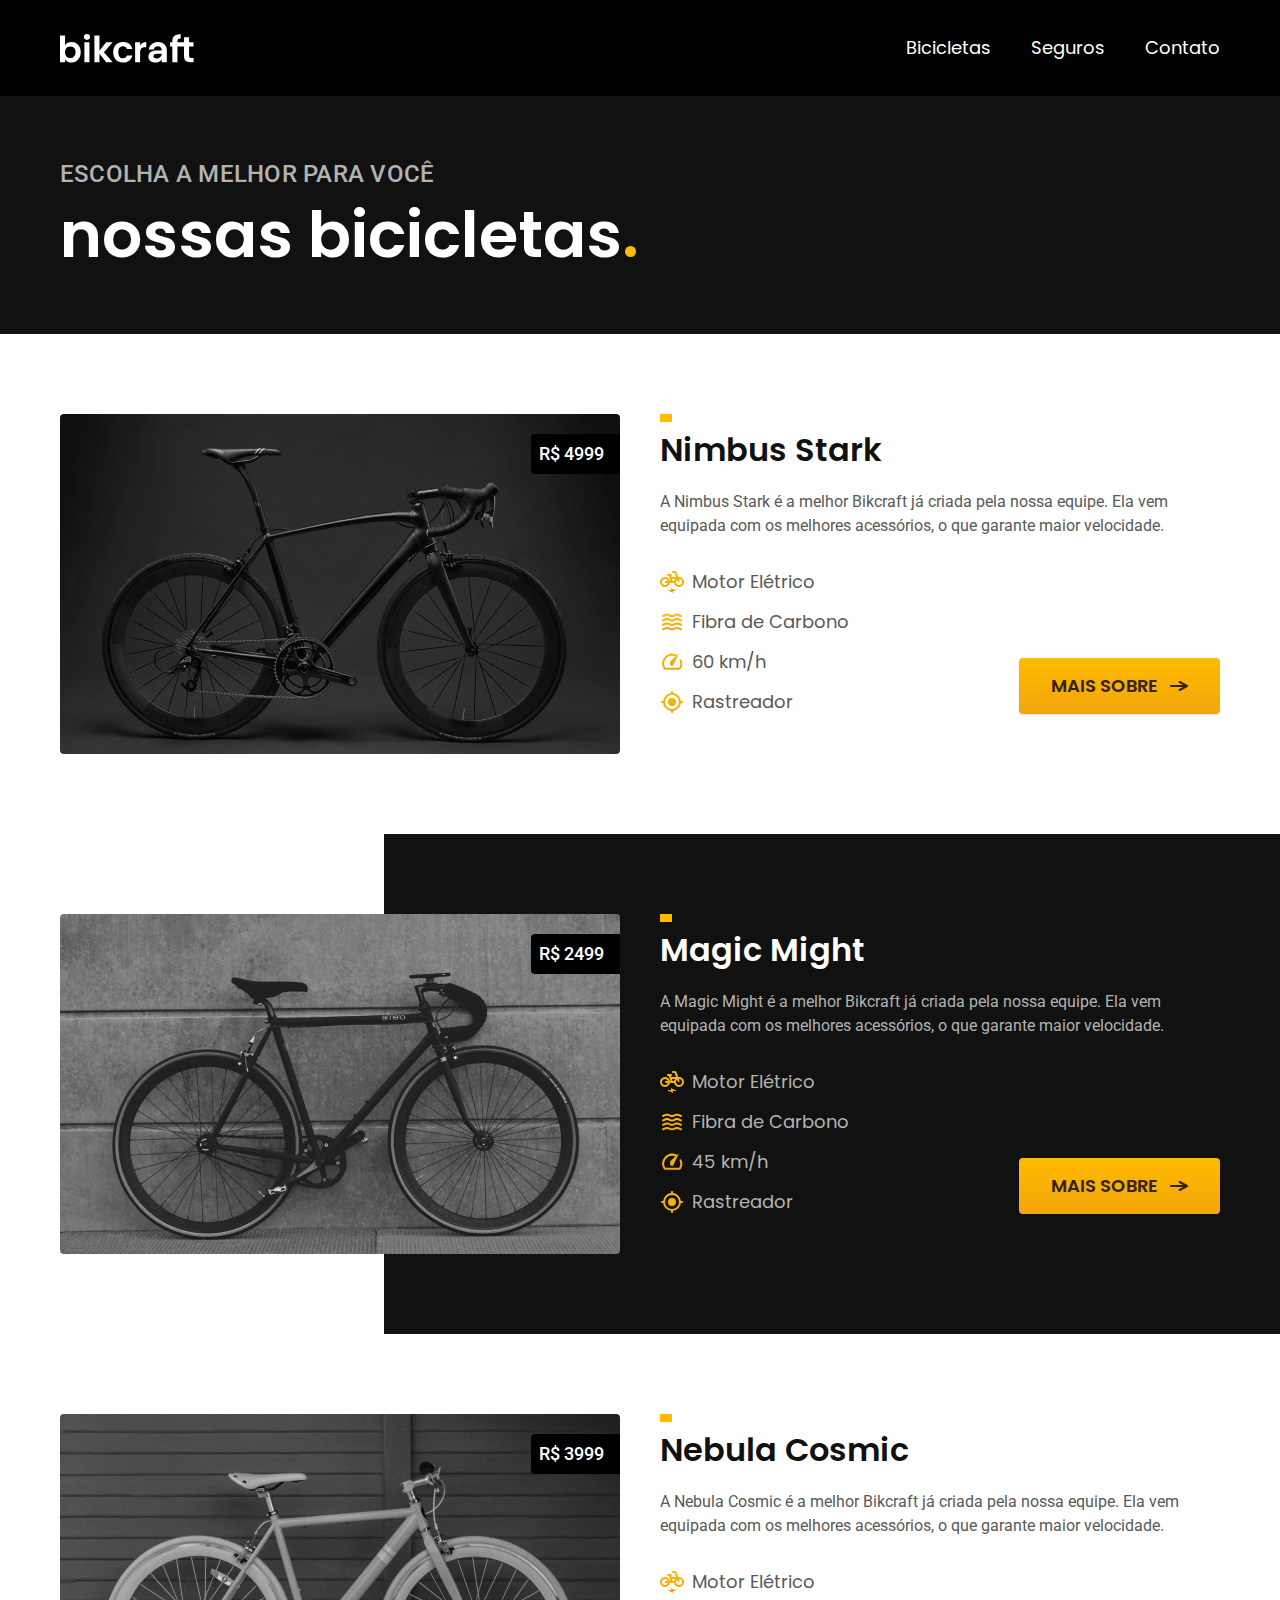
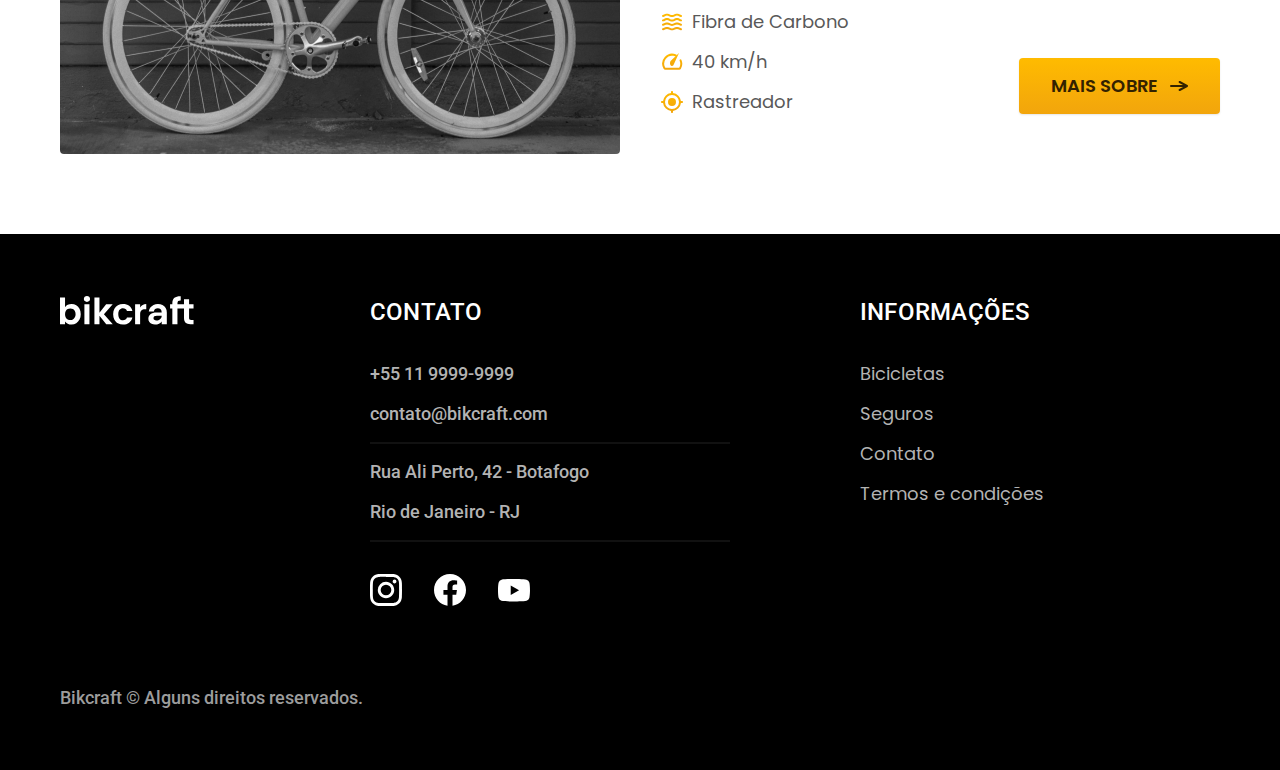
==== bicicletas.html @ 16099db7 "Criando as páginas e o estilo" ====
<!DOCTYPE html>
<html lang="pt-br">
  <head>
    <meta charset="UTF-8" />
    <meta http-equiv="X-UA-Compatible" content="IE=edge" />
    <meta name="description" content="Termos e Condições" />
    <meta name="viewport" content="width=device-width, initial-scale=1.0" />
    <link rel="stylesheet" href="css/style.css" />
    <link rel="stylesheet" href="css/style.css" />

    <link rel="preconnect" href="https://fonts.googleapis.com" />
    <link rel="preconnect" href="https://fonts.gstatic.com" crossorigin />
    <link
      href="https://fonts.googleapis.com/css2?family=Merriweather:ital,wght@1,900&family=Poppins:wght@400;600&family=Roboto:wght@400;500&display=swap"
      rel="stylesheet"
    />
    <title>Bicicletas | Bikcraft</title>
  </head>
  <body>
    <header class="header-bg">
      <div class="header container">
        <a href="./"><img src="img/bikcraft.svg" alt="logo-bikcraft" /></a>
        <nav aria-label="primaria">
          <ul class="header-menu font-1-m cor-0">
            <li><a href="./bicicletas.html">Bicicletas</a></li>
            <li><a href="./seguros.html">Seguros</a></li>
            <li><a href="./contato.html">Contato</a></li>
          </ul>
        </nav>
      </div>
    </header>

    <main>
      <div class="titulo-bg">
        <div class="titulo container">
          <span class="font-2-l-b cor-05">escolha a melhor para você</span>
          <h1 class="font-1-xxl cor-0">
            nossas bicicletas<span class="font-1-xxl cor-p1">.</span>
          </h1>
        </div>
      </div>

      <div class="bicicletas-bg">
        <div class="bicicletas container">
          <div class="bicicleta-img">
            <img src="img/bicicletas/nimbus.jpg" alt="Bicicleta preta" />
            <span class="font-2-m cor-0">R$ 4999</span>
          </div>
          <div class="bicicletas-conteudo">
            <h2 class="font-1-xl">Nimbus Stark</h2>
            <p class="font-2-s cor-08">
              A Nimbus Stark é a melhor Bikcraft já criada pela nossa equipe.
              Ela vem equipada com os melhores acessórios, o que garante maior
              velocidade.
            </p>
            <ul class="font-1-m cor-08">
              <li>
                <img src="img/icones/eletrica.svg" alt="" /> Motor Elétrico
              </li>
              <li>
                <img src="img/icones/carbono.svg" alt="" />Fibra de Carbono
              </li>
              <li><img src="img/icones/velocidade.svg" alt="" />60 km/h</li>
              <li><img src="img/icones/rastreador.svg" alt="" />Rastreador</li>
            </ul>
            <a class="btn seta" href="./bicicletas/nimbus.html">Mais sobre</a>
          </div>
        </div>
      </div>

      <div class="bicicletas-bg">
        <div class="bicicletas container">
          <div class="bicicleta-img">
            <img src="img/bicicletas/magic.jpg" alt="Bicicleta preta" />
            <span class="font-2-m cor-0">R$ 2499</span>
          </div>
          <div class="bicicletas-conteudo">
            <h2 class="font-1-xl cor-0">Magic Might</h2>
            <p class="font-2-s cor-05">
              A Magic Might é a melhor Bikcraft já criada pela nossa equipe. Ela
              vem equipada com os melhores acessórios, o que garante maior
              velocidade.
            </p>
            <ul class="font-1-m cor-05">
              <li>
                <img src="img/icones/eletrica.svg" alt="" /> Motor Elétrico
              </li>
              <li>
                <img src="img/icones/carbono.svg" alt="" />Fibra de Carbono
              </li>
              <li><img src="img/icones/velocidade.svg" alt="" />45 km/h</li>
              <li><img src="img/icones/rastreador.svg" alt="" />Rastreador</li>
            </ul>
            <a class="btn seta" href="./bicicletas/nimbus.html">Mais sobre</a>
          </div>
        </div>
      </div>

      <div class="bicicletas-bg">
        <div class="bicicletas container">
          <div class="bicicleta-img">
            <img src="img/bicicletas/nebula.jpg" alt="Bicicleta preta" />
            <span class="font-2-m cor-0">R$ 3999</span>
          </div>
          <div class="bicicletas-conteudo">
            <h2 class="font-1-xl">Nebula Cosmic</h2>
            <p class="font-2-s cor-08">
              A Nebula Cosmic é a melhor Bikcraft já criada pela nossa equipe.
              Ela vem equipada com os melhores acessórios, o que garante maior
              velocidade.
            </p>
            <ul class="font-1-m cor-08">
              <li>
                <img src="img/icones/eletrica.svg" alt="" /> Motor Elétrico
              </li>
              <li>
                <img src="img/icones/carbono.svg" alt="" />Fibra de Carbono
              </li>
              <li><img src="img/icones/velocidade.svg" alt="" />40 km/h</li>
              <li><img src="img/icones/rastreador.svg" alt="" />Rastreador</li>
            </ul>
            <a class="btn seta" href="./bicicletas/nebula.html">Mais sobre</a>
          </div>
        </div>
      </div>
    </main>
    <footer class="footer-bg">
      <div class="footer container">
        <img src="img/bikcraft.svg" alt="Bikcraft" />
        <div class="footer-contato">
          <h3 class="font-2-l-b cor-0">Contato</h3>
          <ul class="font-2-m cor-05">
            <li><a href="tel:+551199999999">+55 11 9999-9999</a></li>
            <li>
              <a href="mailto:contato@bikcraft.com">contato@bikcraft.com</a>
            </li>
            <li>Rua Ali Perto, 42 - Botafogo</li>
            <li>Rio de Janeiro - RJ</li>
          </ul>
          <div class="footer-redes">
            <a href="./">
              <img src="img/redes/instagram.svg" alt="Instagram"
            /></a>
            <a href="./"><img src="img/redes/facebook.svg" alt="Facebook" /></a>
            <a href="./"><img src="img/redes/youtube.svg" alt="YouTube" /></a>
          </div>
        </div>

        <div class="footer-informaçoes">
          <h3 class="font-2-l-b cor-0">informações</h3>
          <nav>
            <ul class="font-1-m cor-05">
              <li><a href="./bicicletas.html">Bicicletas</a></li>
              <li><a href="./seguros.html">Seguros</a></li>
              <li><a href="./contato.html">Contato</a></li>
              <li><a href="./termos.html">Termos e condições</a></li>
            </ul>
          </nav>
        </div>
        <p class="footer-copy font-2-m cor-06">
          Bikcraft © Alguns direitos reservados.
        </p>
      </div>
    </footer>
  </body>
</html>
---- css/style.css ----
@import "./global/global.css";
@import "./global/header.css";
@import "./home/introducao.css";
@import "./utilidades/componentes.css";
@import "./utilidades/tipografia.css";
@import "./utilidades/cores.css";
@import "./bicicletas/bicicletas-lista.css";
@import "./home/tecnologia.css";
@import "./home/parceiros.css";
@import "./home/depoimento.css";
@import "./seguros/seguro.css";
@import "./global/footer.css";
@import "./termos/termos.css";
@import "./bicicletas/bicicletas.css";
@import "./seguros/vantagens.css";
@import "./seguros/perguntas.css";
@import "./bicicleta/bicicleta.css";
@import "./bicicleta/bicicleta-seguro.css";
@import "./contato/contato.css";
@import "./contato/lojas.css";
@import "./utilidades/formulario.css";
@import "./orcamento/orcamento.css";
---- css/style.css ----
@import "./global/global.css";
@import "./global/header.css";
@import "./home/introducao.css";
@import "./utilidades/componentes.css";
@import "./utilidades/tipografia.css";
@import "./utilidades/cores.css";
@import "./bicicletas/bicicletas-lista.css";
@import "./home/tecnologia.css";
@import "./home/parceiros.css";
@import "./home/depoimento.css";
@import "./seguros/seguro.css";
@import "./global/footer.css";
@import "./termos/termos.css";
@import "./bicicletas/bicicletas.css";
@import "./seguros/vantagens.css";
@import "./seguros/perguntas.css";
@import "./bicicleta/bicicleta.css";
@import "./bicicleta/bicicleta-seguro.css";
@import "./contato/contato.css";
@import "./contato/lojas.css";
@import "./utilidades/formulario.css";
@import "./orcamento/orcamento.css";
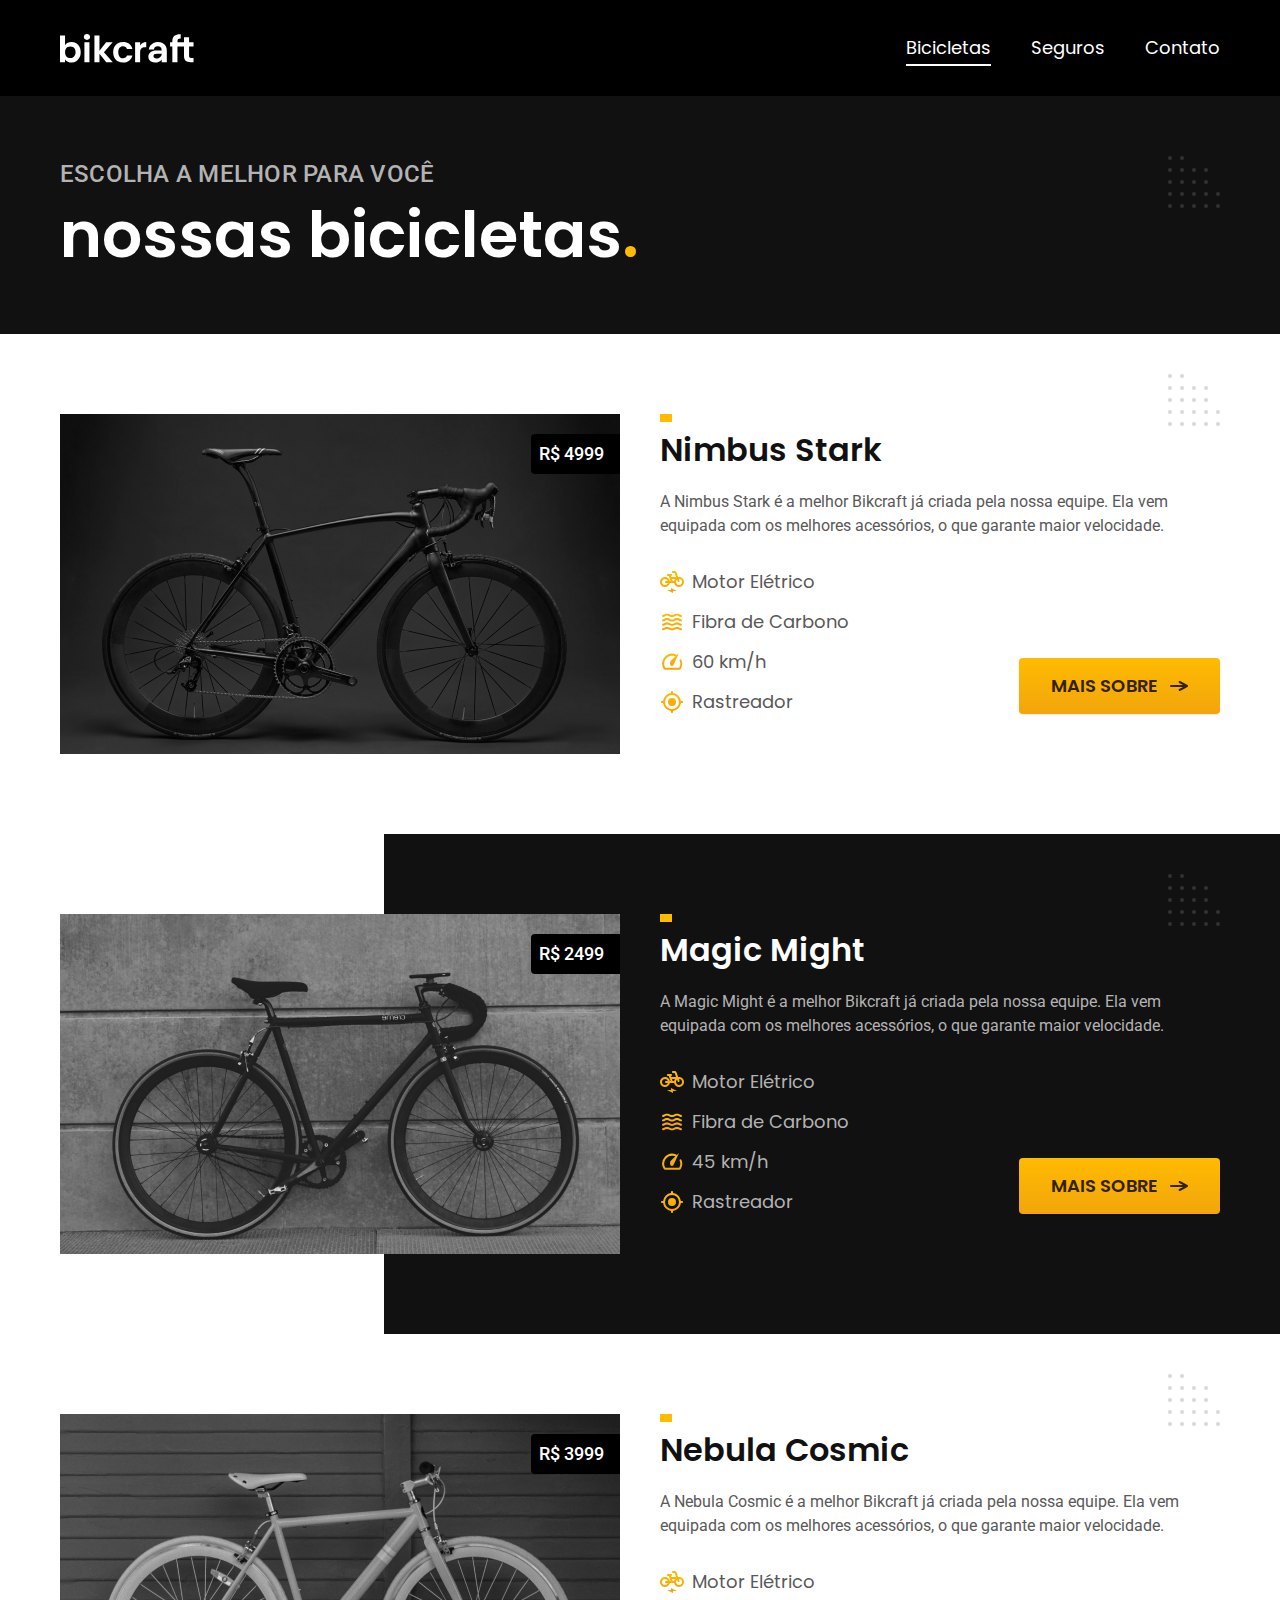
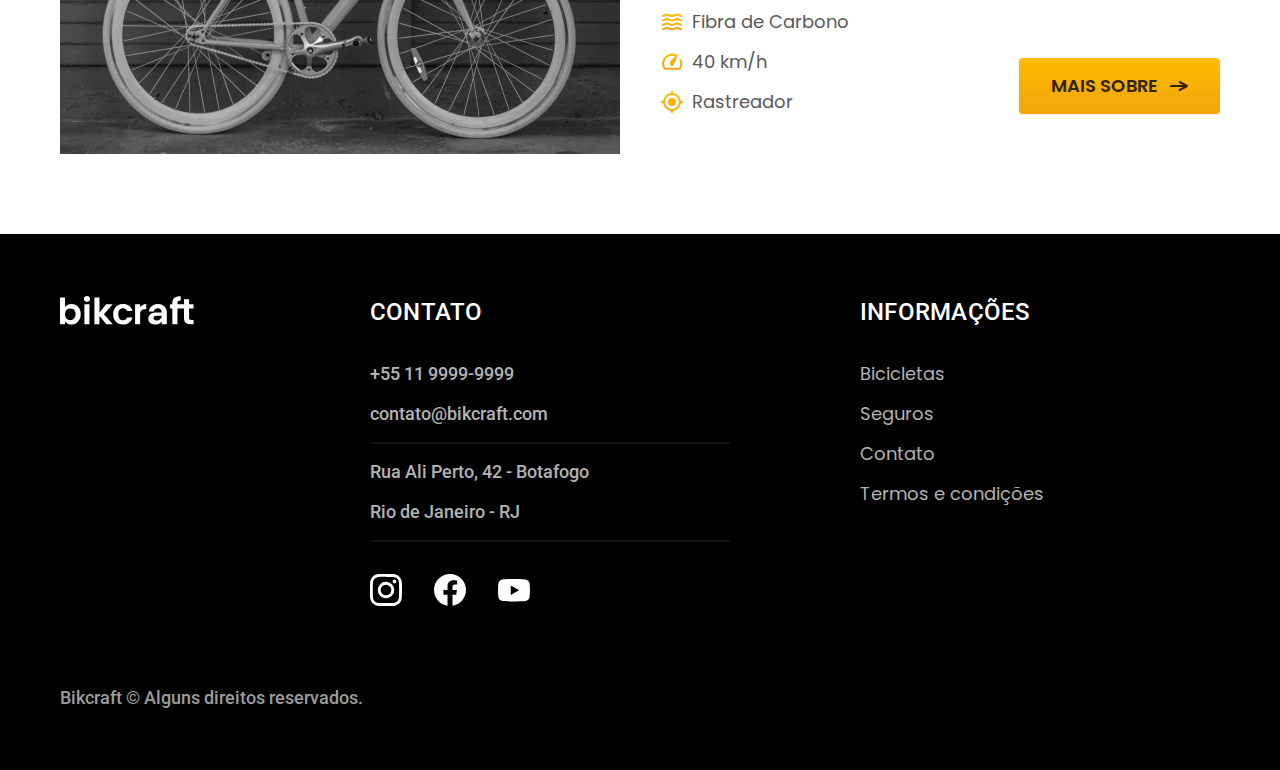
==== commit bbbd23a5: "Adicionando acessibilidade e Js" ====
--- a/bicicletas.html
+++ b/bicicletas.html
@@ -5,7 +5,8 @@
     <meta http-equiv="X-UA-Compatible" content="IE=edge" />
     <meta name="description" content="Termos e Condições" />
     <meta name="viewport" content="width=device-width, initial-scale=1.0" />
-    <link rel="stylesheet" href="css/style.css" />
+
+    <link rel="preload" href="css/style.css" as="style" />
     <link rel="stylesheet" href="css/style.css" />
 
     <link rel="preconnect" href="https://fonts.googleapis.com" />
@@ -19,7 +20,13 @@
   <body>
     <header class="header-bg">
       <div class="header container">
-        <a href="./"><img src="img/bikcraft.svg" alt="logo-bikcraft" /></a>
+        <a href="./"
+          ><img
+            src="img/bikcraft.svg"
+            width="136"
+            height="32"
+            alt="logo-bikcraft"
+        /></a>
         <nav aria-label="primaria">
           <ul class="header-menu font-1-m cor-0">
             <li><a href="./bicicletas.html">Bicicletas</a></li>
@@ -43,7 +50,12 @@
       <div class="bicicletas-bg">
         <div class="bicicletas container">
           <div class="bicicleta-img">
-            <img src="img/bicicletas/nimbus.jpg" alt="Bicicleta preta" />
+            <img
+              src="img/bicicletas/nimbus.webp"
+              width="1180"
+              height="680"
+              alt="Bicicleta preta"
+            />
             <span class="font-2-m cor-0">R$ 4999</span>
           </div>
           <div class="bicicletas-conteudo">
@@ -55,13 +67,38 @@
             </p>
             <ul class="font-1-m cor-08">
               <li>
-                <img src="img/icones/eletrica.svg" alt="" /> Motor Elétrico
-              </li>
-              <li>
-                <img src="img/icones/carbono.svg" alt="" />Fibra de Carbono
-              </li>
-              <li><img src="img/icones/velocidade.svg" alt="" />60 km/h</li>
-              <li><img src="img/icones/rastreador.svg" alt="" />Rastreador</li>
+                <img
+                  src="img/icones/eletrica.svg"
+                  width="32"
+                  height="32"
+                  alt=""
+                />
+                Motor Elétrico
+              </li>
+              <li>
+                <img
+                  src="img/icones/carbono.svg"
+                  width="32"
+                  height="32"
+                  alt=""
+                />Fibra de Carbono
+              </li>
+              <li>
+                <img
+                  src="img/icones/velocidade.svg"
+                  width="32"
+                  height="32"
+                  alt=""
+                />60 km/h
+              </li>
+              <li>
+                <img
+                  src="img/icones/rastreador.svg"
+                  width="32"
+                  height="32"
+                  alt=""
+                />Rastreador
+              </li>
             </ul>
             <a class="btn seta" href="./bicicletas/nimbus.html">Mais sobre</a>
           </div>
@@ -71,7 +108,12 @@
       <div class="bicicletas-bg">
         <div class="bicicletas container">
           <div class="bicicleta-img">
-            <img src="img/bicicletas/magic.jpg" alt="Bicicleta preta" />
+            <img
+              src="img/bicicletas/magic.webp"
+              width="1120"
+              height="680"
+              alt="Bicicleta preta"
+            />
             <span class="font-2-m cor-0">R$ 2499</span>
           </div>
           <div class="bicicletas-conteudo">
@@ -83,15 +125,40 @@
             </p>
             <ul class="font-1-m cor-05">
               <li>
-                <img src="img/icones/eletrica.svg" alt="" /> Motor Elétrico
-              </li>
-              <li>
-                <img src="img/icones/carbono.svg" alt="" />Fibra de Carbono
-              </li>
-              <li><img src="img/icones/velocidade.svg" alt="" />45 km/h</li>
-              <li><img src="img/icones/rastreador.svg" alt="" />Rastreador</li>
-            </ul>
-            <a class="btn seta" href="./bicicletas/nimbus.html">Mais sobre</a>
+                <img
+                  src="img/icones/eletrica.svg"
+                  width="32"
+                  height="32"
+                  alt=""
+                />
+                Motor Elétrico
+              </li>
+              <li>
+                <img
+                  src="img/icones/carbono.svg"
+                  width="32"
+                  height="32"
+                  alt=""
+                />Fibra de Carbono
+              </li>
+              <li>
+                <img
+                  src="img/icones/velocidade.svg"
+                  width="32"
+                  height="32"
+                  alt=""
+                />45 km/h
+              </li>
+              <li>
+                <img
+                  src="img/icones/rastreador.svg"
+                  width="32"
+                  height="32"
+                  alt=""
+                />Rastreador
+              </li>
+            </ul>
+            <a class="btn seta" href="./bicicletas/magic.html">Mais sobre</a>
           </div>
         </div>
       </div>
@@ -99,7 +166,12 @@
       <div class="bicicletas-bg">
         <div class="bicicletas container">
           <div class="bicicleta-img">
-            <img src="img/bicicletas/nebula.jpg" alt="Bicicleta preta" />
+            <img
+              src="img/bicicletas/nebula.webp"
+              width="1120"
+              height="680"
+              alt="Bicicleta preta"
+            />
             <span class="font-2-m cor-0">R$ 3999</span>
           </div>
           <div class="bicicletas-conteudo">
@@ -111,13 +183,38 @@
             </p>
             <ul class="font-1-m cor-08">
               <li>
-                <img src="img/icones/eletrica.svg" alt="" /> Motor Elétrico
-              </li>
-              <li>
-                <img src="img/icones/carbono.svg" alt="" />Fibra de Carbono
-              </li>
-              <li><img src="img/icones/velocidade.svg" alt="" />40 km/h</li>
-              <li><img src="img/icones/rastreador.svg" alt="" />Rastreador</li>
+                <img
+                  src="img/icones/eletrica.svg"
+                  width="32"
+                  height="32"
+                  alt=""
+                />
+                Motor Elétrico
+              </li>
+              <li>
+                <img
+                  src="img/icones/carbono.svg"
+                  width="32"
+                  height="32"
+                  alt=""
+                />Fibra de Carbono
+              </li>
+              <li>
+                <img
+                  src="img/icones/velocidade.svg"
+                  width="32"
+                  height="32"
+                  alt=""
+                />40 km/h
+              </li>
+              <li>
+                <img
+                  src="img/icones/rastreador.svg"
+                  width="32"
+                  height="32"
+                  alt=""
+                />Rastreador
+              </li>
             </ul>
             <a class="btn seta" href="./bicicletas/nebula.html">Mais sobre</a>
           </div>
@@ -126,7 +223,7 @@
     </main>
     <footer class="footer-bg">
       <div class="footer container">
-        <img src="img/bikcraft.svg" alt="Bikcraft" />
+        <img src="img/bikcraft.svg" width="136" height="32" alt="Bikcraft" />
         <div class="footer-contato">
           <h3 class="font-2-l-b cor-0">Contato</h3>
           <ul class="font-2-m cor-05">
@@ -139,10 +236,26 @@
           </ul>
           <div class="footer-redes">
             <a href="./">
-              <img src="img/redes/instagram.svg" alt="Instagram"
+              <img
+                src="img/redes/instagram.svg"
+                width="32"
+                height="32"
+                alt="Instagram"
             /></a>
-            <a href="./"><img src="img/redes/facebook.svg" alt="Facebook" /></a>
-            <a href="./"><img src="img/redes/youtube.svg" alt="YouTube" /></a>
+            <a href="./"
+              ><img
+                src="img/redes/facebook.svg"
+                width="32"
+                height="32"
+                alt="Facebook"
+            /></a>
+            <a href="./"
+              ><img
+                src="img/redes/youtube.svg"
+                width="32"
+                height="32"
+                alt="YouTube"
+            /></a>
           </div>
         </div>
 
@@ -162,5 +275,6 @@
         </p>
       </div>
     </footer>
+    <script src="js/script.js"></script>
   </body>
 </html>
